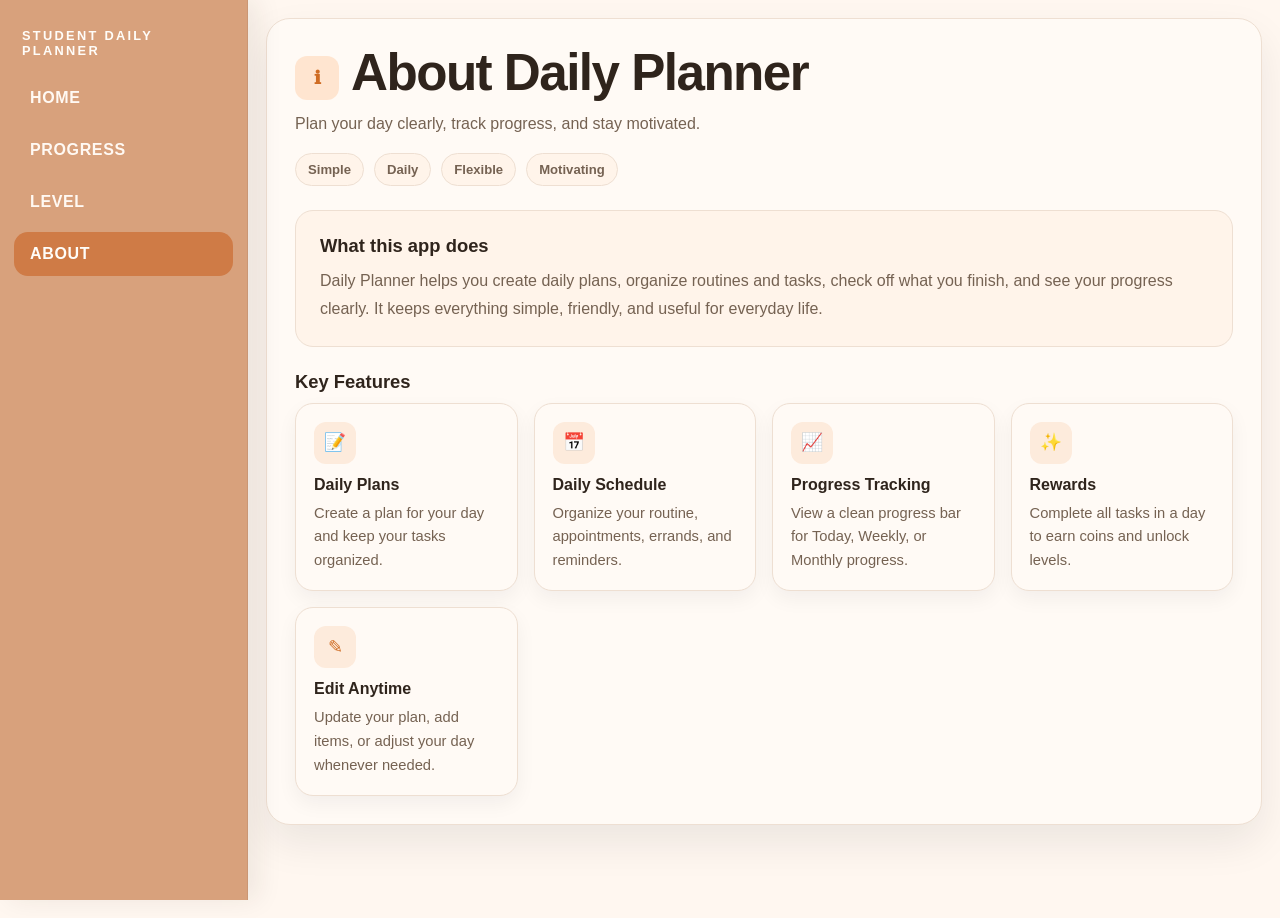
==== about.html @ fa3632fb "first commit" ====
<!DOCTYPE html>
<html lang="en">

<head>
    <meta charset="UTF-8">
    <meta name="viewport" content="width=device-width, initial-scale=1.0">
    <title>About</title>
    <link rel="stylesheet" href="style.css">
    <link rel="stylesheet" href="about.css">
    <link rel="icon" type="image/svg+xml"
        href="data:image/svg+xml,%3Csvg xmlns='http://www.w3.org/2000/svg' viewBox='0 0 64 64'%3E%3Cdefs%3E%3ClinearGradient id='bg' x1='0' y1='0' x2='1' y2='1'%3E%3Cstop offset='0%25' stop-color='%23ee8c3f'/%3E%3Cstop offset='100%25' stop-color='%23cf6c23'/%3E%3C/linearGradient%3E%3C/defs%3E%3Crect width='64' height='64' rx='16' fill='url(%23bg)'/%3E%3Crect x='14' y='14' width='36' height='36' rx='8' fill='white' fill-opacity='0.97'/%3E%3Crect x='21' y='11' width='4' height='10' rx='2' fill='white'/%3E%3Crect x='39' y='11' width='4' height='10' rx='2' fill='white'/%3E%3Crect x='20' y='24' width='24' height='4' rx='2' fill='%23ee8c3f'/%3E%3Crect x='20' y='32' width='18' height='4' rx='2' fill='%23f5b27a'/%3E%3Cpath d='M26 42l4 4 9-10' fill='none' stroke='%236b5646' stroke-width='4' stroke-linecap='round' stroke-linejoin='round'/%3E%3C/svg%3E">
</head>

<body>
    <nav>
        <ul>
            <li><a href="index.html">HOME</a></li>
            <li><a href="progress.html">PROGRESS</a></li>
            <li><a href="level.html">LEVEL</a></li>
            <li><a href="about.html" class="active">ABOUT</a></li>
        </ul>
    </nav>

    <div class="content">
        <div class="header-row">
            <h1><span class="page-icon" aria-hidden="true">&#8505;</span>About Daily Planner</h1>
        </div>
        <h2>Plan your day clearly, track progress, and stay motivated.</h2>
        <div class="header-ribbon" aria-hidden="true">
            <span>Simple</span>
            <span>Daily</span>
            <span>Flexible</span>
            <span>Motivating</span>
        </div>

        <section class="about-card">
            <h3>What this app does</h3>
            <p class="about-text">
                Daily Planner helps you create daily plans, organize routines and tasks, check off what you finish,
                and see your progress clearly. It keeps everything simple, friendly, and useful for everyday life.
            </p>
        </section>

        <section class="features">
            <h3>Key Features</h3>
            <div class="feature-grid">
                <div class="feature-card">
                    <div class="feature-icon" aria-hidden="true">&#128221;</div>
                    <div class="feature-title">Daily Plans</div>
                    <p>Create a plan for your day and keep your tasks organized.</p>
                </div>
                <div class="feature-card">
                    <div class="feature-icon" aria-hidden="true">&#128197;</div>
                    <div class="feature-title">Daily Schedule</div>
                    <p>Organize your routine, appointments, errands, and reminders.</p>
                </div>
                <div class="feature-card">
                    <div class="feature-icon" aria-hidden="true">&#128200;</div>
                    <div class="feature-title">Progress Tracking</div>
                    <p>View a clean progress bar for Today, Weekly, or Monthly progress.</p>
                </div>
                <div class="feature-card">
                    <div class="feature-icon" aria-hidden="true">&#10024;</div>
                    <div class="feature-title">Rewards</div>
                    <p>Complete all tasks in a day to earn coins and unlock levels.</p>
                </div>
                <div class="feature-card">
                    <div class="feature-icon" aria-hidden="true">&#9998;&#65039;</div>
                    <div class="feature-title">Edit Anytime</div>
                    <p>Update your plan, add items, or adjust your day whenever needed.</p>
                </div>
            </div>
        </section>
    </div>
</body>

</html>
---- style.css ----
:root {
    --bg: #fff7f0;
    --surface: #fffaf5;
    --surface-alt: #fff4ea;
    --sidebar: #d8a17c;
    --sidebar-2: #e4b18f;
    --sidebar-muted: #fff9f3;
    --text: #2f241c;
    --muted: #756252;
    --line: #eedfd2;
    --accent: #ee8c3f;
    --accent-dark: #cf6c23;
    --accent-soft: rgba(238, 140, 63, 0.14);
    --accent-soft-2: rgba(255, 198, 154, 0.4);
    --success: #b8832e;
    --warning: #8a6d1f;
    --danger: #b91c1c;
    --shadow: 0 18px 40px rgba(15, 23, 42, 0.08);
}

* {
    box-sizing: border-box;
}

body {
    margin: 0;
    min-height: 100vh;
    background: var(--bg);
    color: var(--text);
    font-family: "Segoe UI", Arial, sans-serif;
    padding-left: 248px;
}

a {
    color: inherit;
}

nav {
    position: fixed;
    top: 0;
    left: 0;
    width: 248px;
    height: 100vh;
    background: var(--sidebar);
    border-right: 1px solid rgba(47, 36, 28, 0.08);
    box-shadow: 10px 0 24px rgba(47, 36, 28, 0.08);
}

nav::before {
    content: "STUDENT DAILY PLANNER";
    display: block;
    padding: 28px 22px 18px;
    color: #fffdf9;
    font-size: 0.8rem;
    font-weight: 800;
    letter-spacing: 0.18em;
}

nav ul {
    list-style: none;
    margin: 0;
    padding: 0 14px 18px;
}

nav li {
    margin-bottom: 8px;
}

nav a {
    display: block;
    padding: 13px 16px;
    border-radius: 14px;
    text-decoration: none;
    color: var(--sidebar-muted);
    font-weight: 700;
    letter-spacing: 0.04em;
    transition: background-color 160ms ease, color 160ms ease, transform 160ms ease;
}

nav a:hover,
nav a:focus-visible {
    background: #b66b3f;
    color: #fffdf9;
    outline: none;
    transform: translateX(2px);
}

nav a.active {
    background: #cf7b46;
    color: #fffdf9;
    box-shadow: none;
}

.content {
    margin: 18px;
    padding: 28px;
    background: var(--surface);
    border: 1px solid var(--line);
    border-radius: 24px;
    box-shadow: var(--shadow);
}

.header-row {
    display: flex;
    align-items: flex-start;
    justify-content: space-between;
    gap: 16px;
}

.page-icon {
    display: inline-flex;
    align-items: center;
    justify-content: center;
    width: 44px;
    height: 44px;
    margin-right: 12px;
    border-radius: 12px;
    background: var(--accent-soft-2);
    color: var(--accent-dark);
    font-size: 1.15rem;
    vertical-align: 6px;
}

.content h1 {
    margin: 0;
    font-size: clamp(2rem, 4.4vw, 3.2rem);
    line-height: 1;
    font-weight: 700;
    letter-spacing: -0.03em;
}

.content h2 {
    margin: 10px 0 0;
    font-size: 1rem;
    font-weight: 500;
    line-height: 1.7;
    color: var(--muted);
    max-width: 760px;
}

.badge-row {
    margin-top: 18px;
    display: flex;
    gap: 10px;
    flex-wrap: wrap;
}

.badge {
    display: inline-flex;
    align-items: center;
    gap: 8px;
    padding: 9px 13px;
    border-radius: 999px;
    background: var(--surface-alt);
    border: 1px solid var(--line);
    color: var(--muted);
    font-size: 0.84rem;
    font-weight: 700;
}

.badge:nth-child(1) {
    background: rgba(234, 215, 200, 0.72);
}

.badge:nth-child(2) {
    background: rgba(245, 228, 214, 0.82);
}

.badge:nth-child(3) {
    background: rgba(251, 241, 232, 0.96);
}

.badge-icon {
    font-size: 0.95rem;
    line-height: 1;
}

.button {
    display: inline-flex;
    align-items: center;
    justify-content: center;
    min-height: 44px;
    padding: 10px 18px;
    border: none;
    border-radius: 12px;
    background: linear-gradient(135deg, var(--accent), var(--accent-dark));
    color: #fffdf9;
    text-decoration: none;
    font-weight: 700;
    letter-spacing: 0.03em;
    box-shadow: 0 10px 24px rgba(207, 108, 35, 0.2);
    cursor: pointer;
    transition: transform 160ms ease, box-shadow 160ms ease, background-color 160ms ease;
}

.button:hover,
.button:focus-visible {
    transform: translateY(-1px);
    box-shadow: 0 14px 26px rgba(207, 108, 35, 0.24);
    outline: none;
}

.plans-grid {
    margin-top: 24px;
    display: grid;
    grid-template-columns: repeat(3, minmax(260px, 1fr));
    gap: 18px;
}

.plan,
.card {
    background: var(--surface);
    border: 1px solid var(--line);
    border-radius: 18px;
    padding: 18px;
    box-shadow: 0 8px 22px rgba(15, 23, 42, 0.05);
}

.plan {
    position: relative;
    overflow: hidden;
}

.plan::before {
    content: "";
    position: absolute;
    top: 0;
    left: 0;
    width: 100%;
    height: 4px;
    background: linear-gradient(90deg, #c47b49, #d39b72);
}

.plan.complete::before {
    background: linear-gradient(90deg, var(--success), #14b8a6);
}

.plan-header {
    display: flex;
    align-items: center;
    justify-content: space-between;
    gap: 12px;
    margin-bottom: 14px;
}

.plan h3 {
    margin: 0;
    font-size: 1rem;
    font-weight: 700;
    color: var(--text);
}

.plan-actions {
    display: flex;
    gap: 8px;
}

.plan-edit,
.plan-delete {
    border: 1px solid var(--line);
    border-radius: 10px;
    padding: 7px 12px;
    font-size: 0.84rem;
    font-weight: 700;
    cursor: pointer;
    background: var(--surface-alt);
}

.plan-edit {
    color: var(--accent-dark);
}

.plan-delete {
    color: var(--danger);
}

.plan-item {
    display: flex;
    align-items: center;
    gap: 10px;
    margin-bottom: 10px;
    color: var(--muted);
    font-size: 0.95rem;
}

.plan-item:last-child {
    margin-bottom: 0;
}

.plan-item input {
    width: 16px;
    height: 16px;
    accent-color: var(--accent);
}

.empty-state {
    margin-top: 18px;
    color: var(--muted);
    font-weight: 600;
}

@media (max-width: 1120px) {
    .plans-grid {
        grid-template-columns: repeat(2, minmax(240px, 1fr));
    }
}

@media (max-width: 860px) {
    body {
        padding-left: 0;
        padding-top: 84px;
    }

    nav {
        width: 100%;
        height: auto;
        z-index: 20;
        box-shadow: 0 8px 24px rgba(15, 23, 42, 0.12);
    }

    nav::before {
        padding: 14px 16px 8px;
        font-size: 0.72rem;
    }

    nav ul {
        display: flex;
        gap: 8px;
        overflow-x: auto;
        padding: 0 12px 12px;
    }

    nav li {
        margin-bottom: 0;
        flex: 0 0 auto;
    }

    nav a {
        white-space: nowrap;
        padding: 10px 14px;
    }

    .content {
        margin: 12px;
        padding: 22px 18px;
    }

    .header-row {
        flex-direction: column;
        align-items: flex-start;
    }
}

@media (max-width: 640px) {
    .plans-grid {
        grid-template-columns: minmax(0, 1fr);
    }
}
---- about.css ----
body {
    background: var(--bg);
}

.header-ribbon {
    margin-top: 16px;
    display: inline-flex;
    flex-wrap: wrap;
    gap: 10px;
}

.header-ribbon span {
    padding: 8px 12px;
    border-radius: 999px;
    background: var(--surface-alt);
    border: 1px solid var(--line);
    color: var(--muted);
    font-size: 0.82rem;
    font-weight: 700;
}

.about-card {
    margin-top: 24px;
    padding: 24px;
    border-radius: 18px;
    background: var(--surface-alt);
    border: 1px solid var(--line);
}

.about-card h3,
.features h3 {
    margin: 0 0 10px;
    color: var(--text);
    font-size: 1.15rem;
}

.about-text {
    margin: 0;
    color: var(--muted);
    line-height: 1.7;
    max-width: 860px;
}

.features {
    margin-top: 24px;
}

.feature-grid {
    display: grid;
    grid-template-columns: repeat(auto-fit, minmax(220px, 1fr));
    gap: 16px;
}

.feature-card {
    padding: 18px;
    border-radius: 18px;
    background: var(--surface);
    border: 1px solid var(--line);
    box-shadow: 0 8px 20px rgba(15, 23, 42, 0.05);
}

.feature-icon {
    width: 42px;
    height: 42px;
    border-radius: 12px;
    display: grid;
    place-items: center;
    background: var(--accent-soft);
    color: var(--accent-dark);
    font-size: 1.1rem;
    margin-bottom: 12px;
}

.feature-title {
    font-weight: 700;
    color: var(--text);
    margin-bottom: 8px;
}

.feature-card p {
    margin: 0;
    color: var(--muted);
    line-height: 1.6;
    font-size: 0.92rem;
}
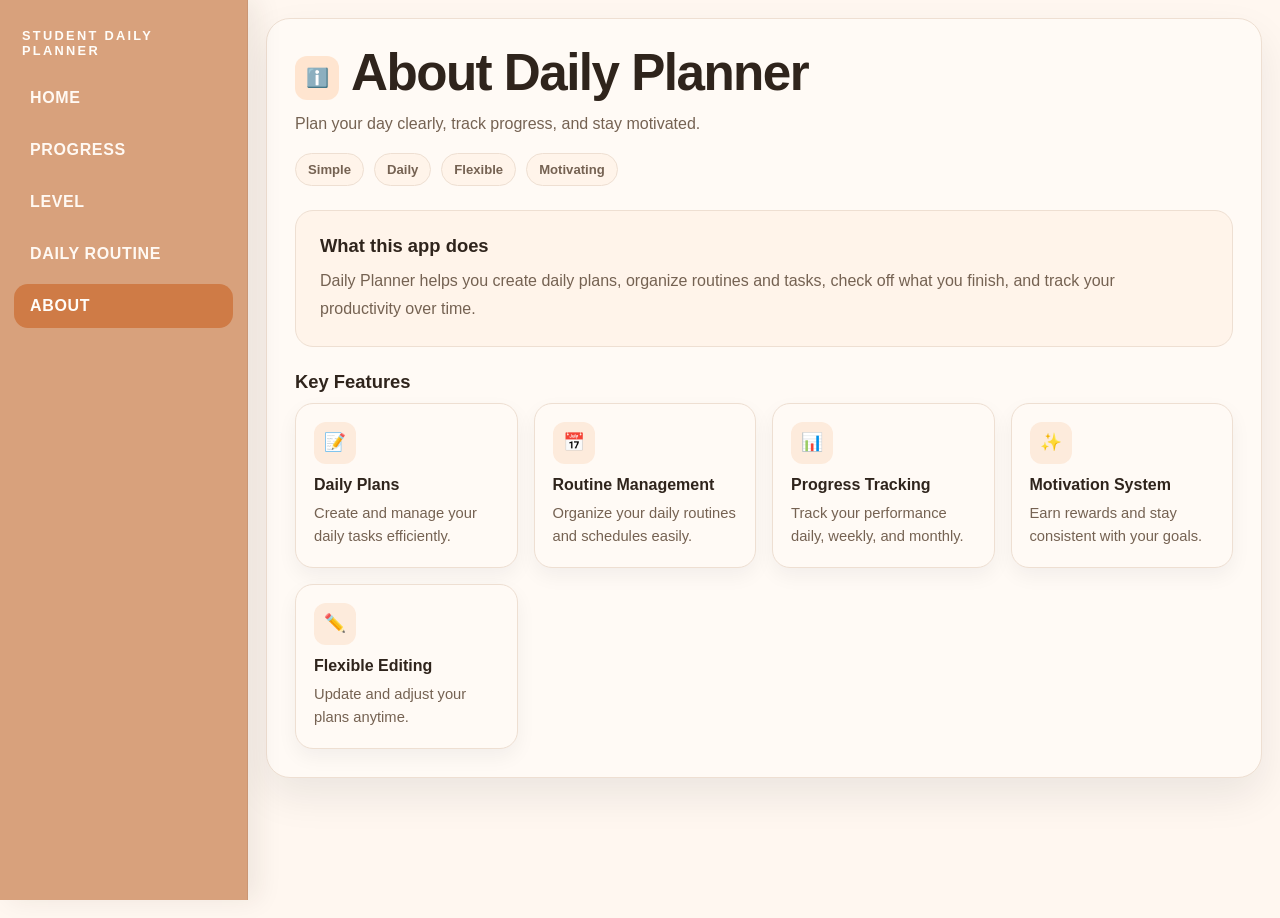
==== commit dd885f0b: "dailyroutine" ====
--- a/about.html
+++ b/about.html
@@ -5,28 +5,32 @@
     <meta charset="UTF-8">
     <meta name="viewport" content="width=device-width, initial-scale=1.0">
     <title>About</title>
+
     <link rel="stylesheet" href="style.css">
     <link rel="stylesheet" href="about.css">
-    <link rel="icon" type="image/svg+xml"
-        href="data:image/svg+xml,%3Csvg xmlns='http://www.w3.org/2000/svg' viewBox='0 0 64 64'%3E%3Cdefs%3E%3ClinearGradient id='bg' x1='0' y1='0' x2='1' y2='1'%3E%3Cstop offset='0%25' stop-color='%23ee8c3f'/%3E%3Cstop offset='100%25' stop-color='%23cf6c23'/%3E%3C/linearGradient%3E%3C/defs%3E%3Crect width='64' height='64' rx='16' fill='url(%23bg)'/%3E%3Crect x='14' y='14' width='36' height='36' rx='8' fill='white' fill-opacity='0.97'/%3E%3Crect x='21' y='11' width='4' height='10' rx='2' fill='white'/%3E%3Crect x='39' y='11' width='4' height='10' rx='2' fill='white'/%3E%3Crect x='20' y='24' width='24' height='4' rx='2' fill='%23ee8c3f'/%3E%3Crect x='20' y='32' width='18' height='4' rx='2' fill='%23f5b27a'/%3E%3Cpath d='M26 42l4 4 9-10' fill='none' stroke='%236b5646' stroke-width='4' stroke-linecap='round' stroke-linejoin='round'/%3E%3C/svg%3E">
 </head>
 
 <body>
+
     <nav>
         <ul>
             <li><a href="index.html">HOME</a></li>
             <li><a href="progress.html">PROGRESS</a></li>
             <li><a href="level.html">LEVEL</a></li>
+            <li><a href="dailyroutine.html">DAILY ROUTINE</a></li>
             <li><a href="about.html" class="active">ABOUT</a></li>
         </ul>
     </nav>
 
     <div class="content">
+
         <div class="header-row">
-            <h1><span class="page-icon" aria-hidden="true">&#8505;</span>About Daily Planner</h1>
+            <h1><span class="page-icon">ℹ️</span>About Daily Planner</h1>
         </div>
+
         <h2>Plan your day clearly, track progress, and stay motivated.</h2>
-        <div class="header-ribbon" aria-hidden="true">
+
+        <div class="header-ribbon">
             <span>Simple</span>
             <span>Daily</span>
             <span>Flexible</span>
@@ -36,42 +40,51 @@
         <section class="about-card">
             <h3>What this app does</h3>
             <p class="about-text">
-                Daily Planner helps you create daily plans, organize routines and tasks, check off what you finish,
-                and see your progress clearly. It keeps everything simple, friendly, and useful for everyday life.
+                Daily Planner helps you create daily plans, organize routines and tasks,
+                check off what you finish, and track your productivity over time.
             </p>
         </section>
 
         <section class="features">
             <h3>Key Features</h3>
+
             <div class="feature-grid">
+
                 <div class="feature-card">
-                    <div class="feature-icon" aria-hidden="true">&#128221;</div>
+                    <div class="feature-icon">📝</div>
                     <div class="feature-title">Daily Plans</div>
-                    <p>Create a plan for your day and keep your tasks organized.</p>
+                    <p>Create and manage your daily tasks efficiently.</p>
                 </div>
+
                 <div class="feature-card">
-                    <div class="feature-icon" aria-hidden="true">&#128197;</div>
-                    <div class="feature-title">Daily Schedule</div>
-                    <p>Organize your routine, appointments, errands, and reminders.</p>
+                    <div class="feature-icon">📅</div>
+                    <div class="feature-title">Routine Management</div>
+                    <p>Organize your daily routines and schedules easily.</p>
                 </div>
+
                 <div class="feature-card">
-                    <div class="feature-icon" aria-hidden="true">&#128200;</div>
+                    <div class="feature-icon">📊</div>
                     <div class="feature-title">Progress Tracking</div>
-                    <p>View a clean progress bar for Today, Weekly, or Monthly progress.</p>
+                    <p>Track your performance daily, weekly, and monthly.</p>
                 </div>
+
                 <div class="feature-card">
-                    <div class="feature-icon" aria-hidden="true">&#10024;</div>
-                    <div class="feature-title">Rewards</div>
-                    <p>Complete all tasks in a day to earn coins and unlock levels.</p>
+                    <div class="feature-icon">✨</div>
+                    <div class="feature-title">Motivation System</div>
+                    <p>Earn rewards and stay consistent with your goals.</p>
                 </div>
+
                 <div class="feature-card">
-                    <div class="feature-icon" aria-hidden="true">&#9998;&#65039;</div>
-                    <div class="feature-title">Edit Anytime</div>
-                    <p>Update your plan, add items, or adjust your day whenever needed.</p>
+                    <div class="feature-icon">✏️</div>
+                    <div class="feature-title">Flexible Editing</div>
+                    <p>Update and adjust your plans anytime.</p>
                 </div>
+
             </div>
         </section>
+
     </div>
+
 </body>
 
-</html>
+</html>
--- a/style.css
+++ b/style.css
@@ -228,10 +228,21 @@
     left: 0;
     width: 100%;
     height: 4px;
+    background: linear-gradient(90deg, #ecd9ca, #f4e7dc);
+}
+
+.plan::after {
+    content: "";
+    position: absolute;
+    top: 0;
+    left: 0;
+    width: var(--plan-progress, 0%);
+    height: 4px;
     background: linear-gradient(90deg, #c47b49, #d39b72);
-}
-
-.plan.complete::before {
+    transition: width 180ms ease, background 180ms ease;
+}
+
+.plan.complete::after {
     background: linear-gradient(90deg, var(--success), #14b8a6);
 }
 
@@ -276,7 +287,7 @@
 
 .plan-item {
     display: flex;
-    align-items: center;
+    align-items: flex-start;
     gap: 10px;
     margin-bottom: 10px;
     color: var(--muted);
@@ -288,9 +299,27 @@
 }
 
 .plan-item input {
+    margin-top: 3px;
     width: 16px;
     height: 16px;
     accent-color: var(--accent);
+}
+
+.plan-item-copy {
+    display: grid;
+    gap: 3px;
+}
+
+.plan-item-time {
+    display: inline-flex;
+    width: fit-content;
+    padding: 2px 8px;
+    border-radius: 999px;
+    background: var(--accent-soft);
+    color: var(--accent-dark);
+    font-size: 0.77rem;
+    font-weight: 700;
+    letter-spacing: 0.03em;
 }
 
 .empty-state {
--- a/about.css
+++ b/about.css
@@ -82,4 +82,4 @@
     color: var(--muted);
     line-height: 1.6;
     font-size: 0.92rem;
-}
+}
